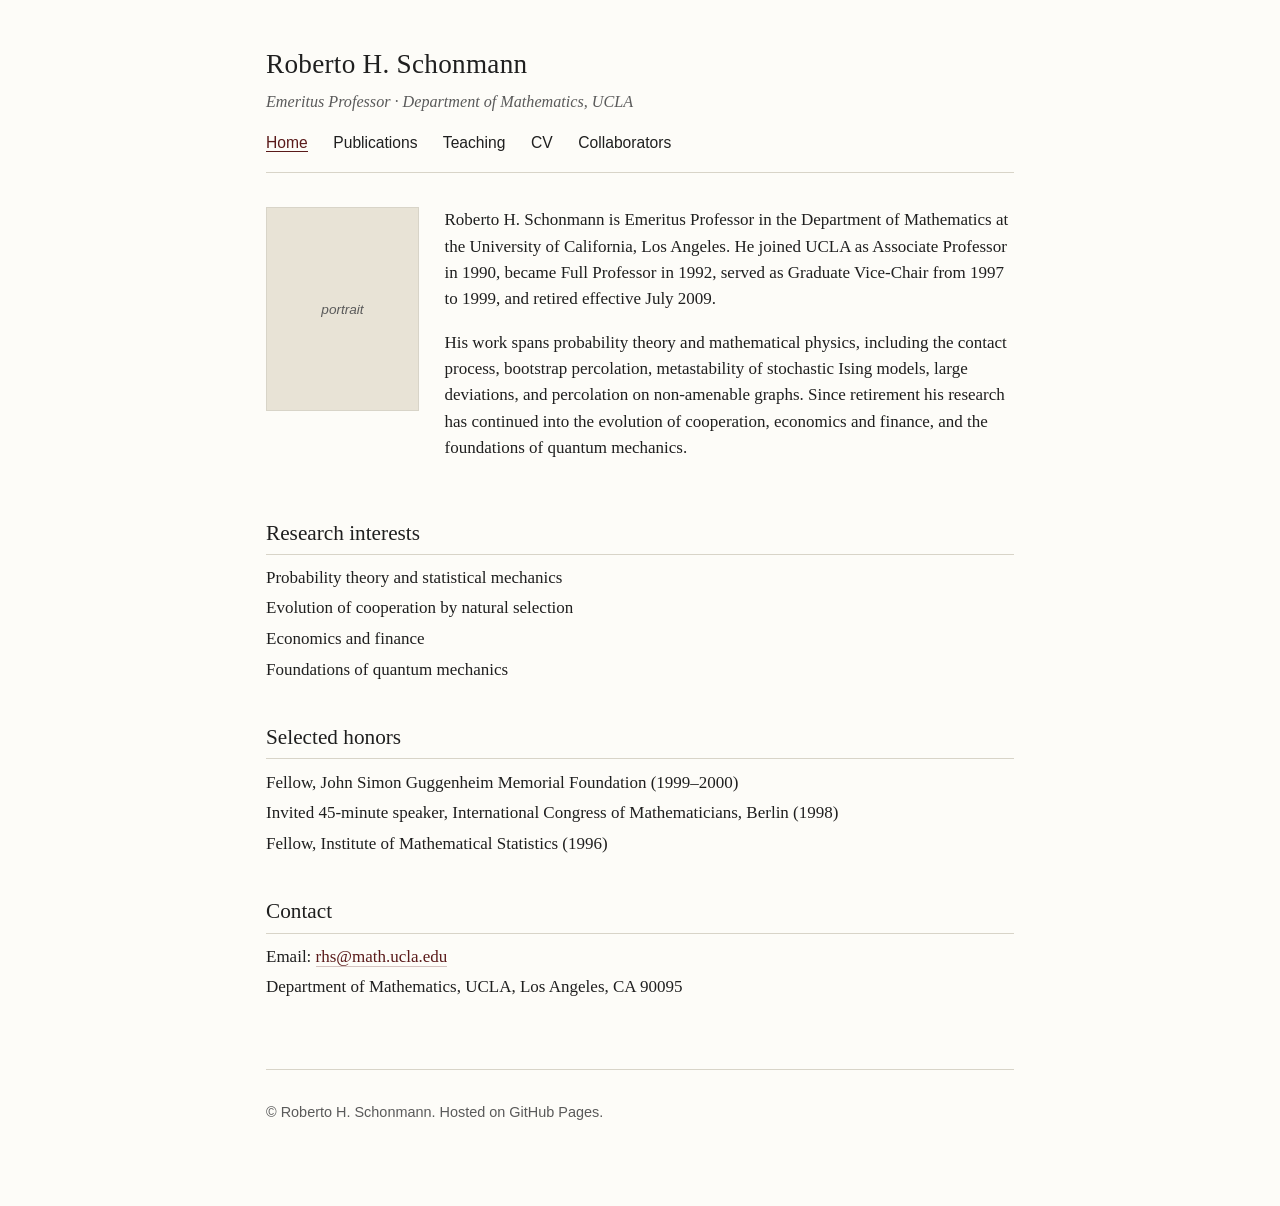
==== index.html @ 4ab7ac85 "Add initial website pages and minimal academic styling Five-page static site: home/bio, publications" ====
<!DOCTYPE html>
<html lang="en">
<head>
  <meta charset="UTF-8">
  <meta name="viewport" content="width=device-width, initial-scale=1.0">
  <title>Roberto H. Schonmann</title>
  <meta name="description" content="Roberto H. Schonmann — Emeritus Professor of Mathematics, University of California, Los Angeles.">
  <link rel="stylesheet" href="style.css">
</head>
<body>
  <div class="container">

    <header class="site">
      <h1>Roberto H. Schonmann</h1>
      <p class="affiliation">Emeritus Professor &middot; Department of Mathematics, UCLA</p>
      <nav class="primary">
        <a href="index.html" aria-current="page">Home</a>
        <a href="publications.html">Publications</a>
        <a href="teaching.html">Teaching</a>
        <a href="cv.html">CV</a>
        <a href="collaborators.html">Collaborators</a>
      </nav>
    </header>

    <main>
      <section class="bio-grid">
        <div class="portrait">portrait</div>
        <div>
          <p>
            Roberto H. Schonmann is Emeritus Professor in the Department of
            Mathematics at the University of California, Los Angeles. He joined
            UCLA as Associate Professor in 1990, became Full Professor in 1992,
            served as Graduate Vice-Chair from 1997 to 1999, and retired
            effective July 2009.
          </p>
          <p>
            His work spans probability theory and mathematical physics,
            including the contact process, bootstrap percolation, metastability
            of stochastic Ising models, large deviations, and percolation on
            non-amenable graphs. Since retirement his research has continued
            into the evolution of cooperation, economics and finance, and the
            foundations of quantum mechanics.
          </p>
        </div>
      </section>

      <h2>Research interests</h2>
      <ul class="interests">
        <li>Probability theory and statistical mechanics</li>
        <li>Evolution of cooperation by natural selection</li>
        <li>Economics and finance</li>
        <li>Foundations of quantum mechanics</li>
      </ul>

      <h2>Selected honors</h2>
      <ul class="interests">
        <li>Fellow, John Simon Guggenheim Memorial Foundation (1999&ndash;2000)</li>
        <li>Invited 45-minute speaker, International Congress of Mathematicians, Berlin (1998)</li>
        <li>Fellow, Institute of Mathematical Statistics (1996)</li>
      </ul>

      <h2>Contact</h2>
      <ul class="contact">
        <li>Email: <a href="mailto:rhs@math.ucla.edu">rhs@math.ucla.edu</a></li>
        <li>Department of Mathematics, UCLA, Los Angeles, CA 90095</li>
      </ul>
    </main>

    <footer class="site">
      <p>&copy; Roberto H. Schonmann. Hosted on GitHub Pages.</p>
    </footer>

  </div>
</body>
</html>
---- style.css ----
:root {
  --text: #1f1f1f;
  --muted: #5a5a5a;
  --bg: #fdfcf8;
  --rule: #d8d4c8;
  --link: #5a1a1a;
  --link-hover: #8a2828;
}

* { box-sizing: border-box; }

html { font-size: 17px; }

body {
  font-family: Georgia, "Times New Roman", Times, serif;
  color: var(--text);
  background: var(--bg);
  line-height: 1.55;
  margin: 0;
  padding: 2.5rem 1.25rem 4rem;
}

.container {
  max-width: 44rem;
  margin: 0 auto;
}

header.site {
  border-bottom: 1px solid var(--rule);
  padding-bottom: 1rem;
  margin-bottom: 2rem;
}

header.site h1 {
  font-size: 1.6rem;
  margin: 0 0 0.25rem;
  font-weight: normal;
  letter-spacing: 0.01em;
}

header.site .affiliation {
  color: var(--muted);
  font-style: italic;
  font-size: 0.95rem;
  margin: 0;
}

nav.primary {
  margin-top: 1rem;
  font-family: -apple-system, BlinkMacSystemFont, "Segoe UI", Helvetica, Arial, sans-serif;
  font-size: 0.92rem;
}

nav.primary a {
  margin-right: 1.25rem;
  text-decoration: none;
  color: var(--text);
  border-bottom: 1px solid transparent;
}

nav.primary a:hover,
nav.primary a[aria-current="page"] {
  border-bottom-color: var(--link);
  color: var(--link);
}

main h2 {
  font-size: 1.25rem;
  font-weight: normal;
  margin-top: 2.25rem;
  margin-bottom: 0.6rem;
  border-bottom: 1px solid var(--rule);
  padding-bottom: 0.25rem;
}

main h3 {
  font-size: 1.05rem;
  font-weight: bold;
  margin-top: 1.5rem;
  margin-bottom: 0.4rem;
  color: var(--muted);
  font-variant: small-caps;
  letter-spacing: 0.05em;
}

main p { margin: 0 0 1rem; }

a {
  color: var(--link);
  text-decoration: none;
  border-bottom: 1px solid rgba(90, 26, 26, 0.25);
}

a:hover {
  color: var(--link-hover);
  border-bottom-color: var(--link-hover);
}

.bio-grid {
  display: grid;
  grid-template-columns: 1fr;
  gap: 1.5rem;
  align-items: start;
}

@media (min-width: 600px) {
  .bio-grid {
    grid-template-columns: 9rem 1fr;
  }
}

.portrait {
  width: 100%;
  max-width: 9rem;
  aspect-ratio: 3 / 4;
  background: #e8e3d6;
  border: 1px solid var(--rule);
  display: flex;
  align-items: center;
  justify-content: center;
  color: var(--muted);
  font-size: 0.8rem;
  font-style: italic;
  font-family: -apple-system, BlinkMacSystemFont, "Segoe UI", Helvetica, Arial, sans-serif;
}

ul.contact, ul.interests {
  list-style: none;
  padding-left: 0;
  margin: 0.5rem 0 1rem;
}

ul.contact li, ul.interests li {
  margin-bottom: 0.25rem;
}

ol.pubs {
  padding-left: 1.6rem;
  margin: 0.5rem 0 1.5rem;
}

ol.pubs li {
  margin-bottom: 0.7rem;
  line-height: 1.45;
}

ol.pubs li .venue { font-style: italic; }

.cv-list {
  list-style: none;
  padding-left: 0;
  margin: 0.25rem 0 1rem;
}

.cv-list li {
  padding: 0.35rem 0;
  border-bottom: 1px dotted var(--rule);
  display: grid;
  grid-template-columns: 9rem 1fr;
  gap: 0.75rem;
}

.cv-list li:last-child { border-bottom: none; }

.cv-list .year { color: var(--muted); font-variant: tabular-nums; }

@media (max-width: 520px) {
  .cv-list li {
    grid-template-columns: 1fr;
    gap: 0.1rem;
  }
}

.collab-list {
  columns: 2;
  column-gap: 2rem;
  padding-left: 1.1rem;
  margin: 0.5rem 0 1.5rem;
}

.collab-list li {
  margin-bottom: 0.25rem;
  break-inside: avoid;
}

@media (max-width: 520px) {
  .collab-list { columns: 1; }
}

footer.site {
  margin-top: 4rem;
  padding-top: 1rem;
  border-top: 1px solid var(--rule);
  font-size: 0.85rem;
  color: var(--muted);
  font-family: -apple-system, BlinkMacSystemFont, "Segoe UI", Helvetica, Arial, sans-serif;
}

footer.site a { color: var(--muted); border-bottom-color: rgba(90, 90, 90, 0.3); }
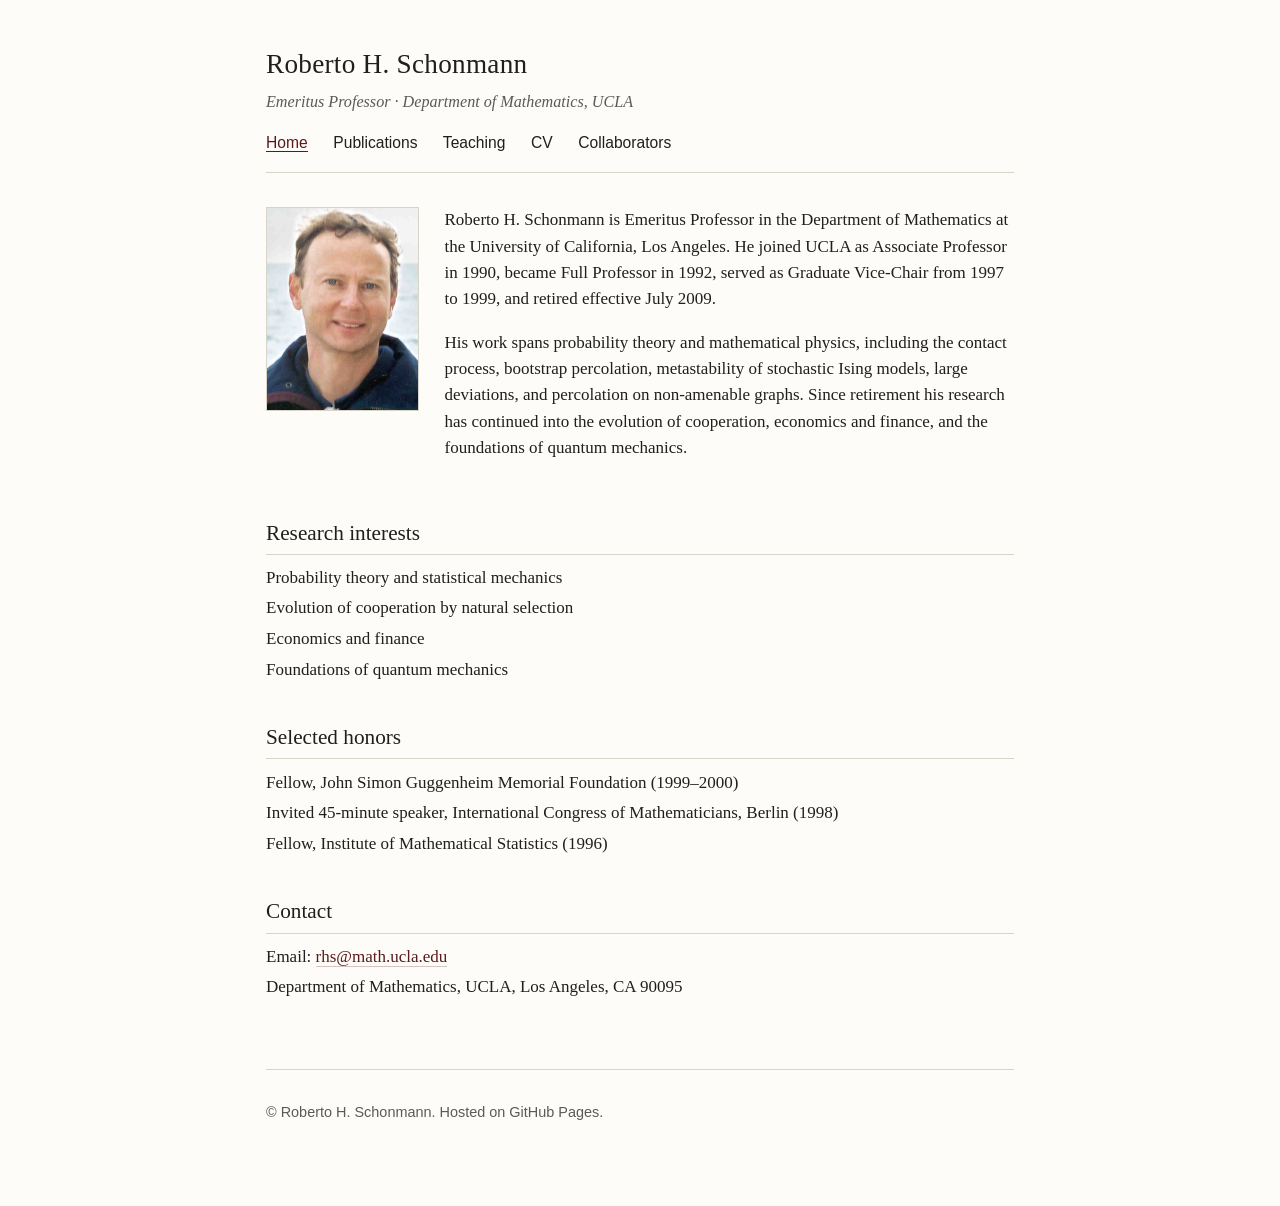
==== commit 457e95b1: "Add portrait and wire into home page Photo sourced from Roberto's own UCLA page (math.ucla.edu/~rhs/" ====
--- a/index.html
+++ b/index.html
@@ -24,7 +24,7 @@
 
     <main>
       <section class="bio-grid">
-        <div class="portrait">portrait</div>
+        <img class="portrait" src="portrait.jpg" alt="Portrait of Roberto H. Schonmann">
         <div>
           <p>
             Roberto H. Schonmann is Emeritus Professor in the Department of
--- a/style.css
+++ b/style.css
@@ -113,15 +113,9 @@
   width: 100%;
   max-width: 9rem;
   aspect-ratio: 3 / 4;
-  background: #e8e3d6;
+  object-fit: cover;
   border: 1px solid var(--rule);
-  display: flex;
-  align-items: center;
-  justify-content: center;
-  color: var(--muted);
-  font-size: 0.8rem;
-  font-style: italic;
-  font-family: -apple-system, BlinkMacSystemFont, "Segoe UI", Helvetica, Arial, sans-serif;
+  display: block;
 }
 
 ul.contact, ul.interests {
